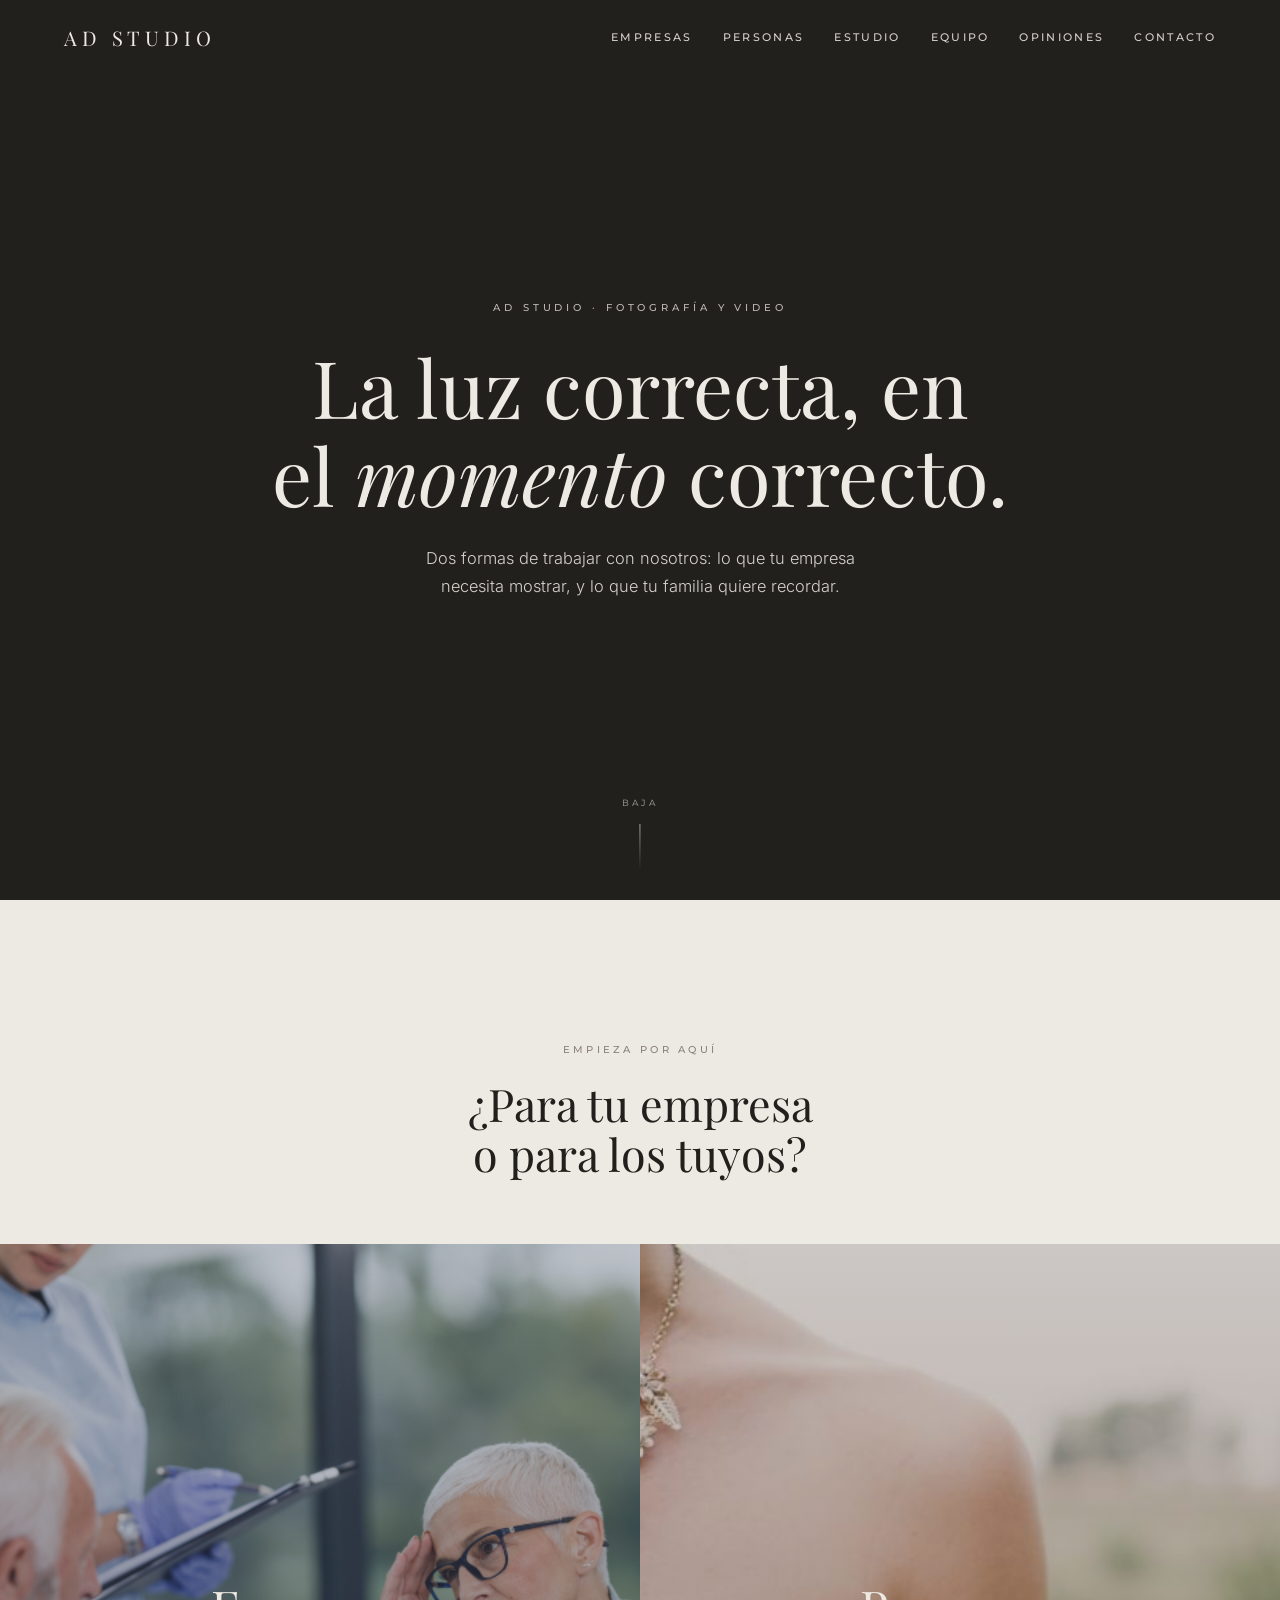
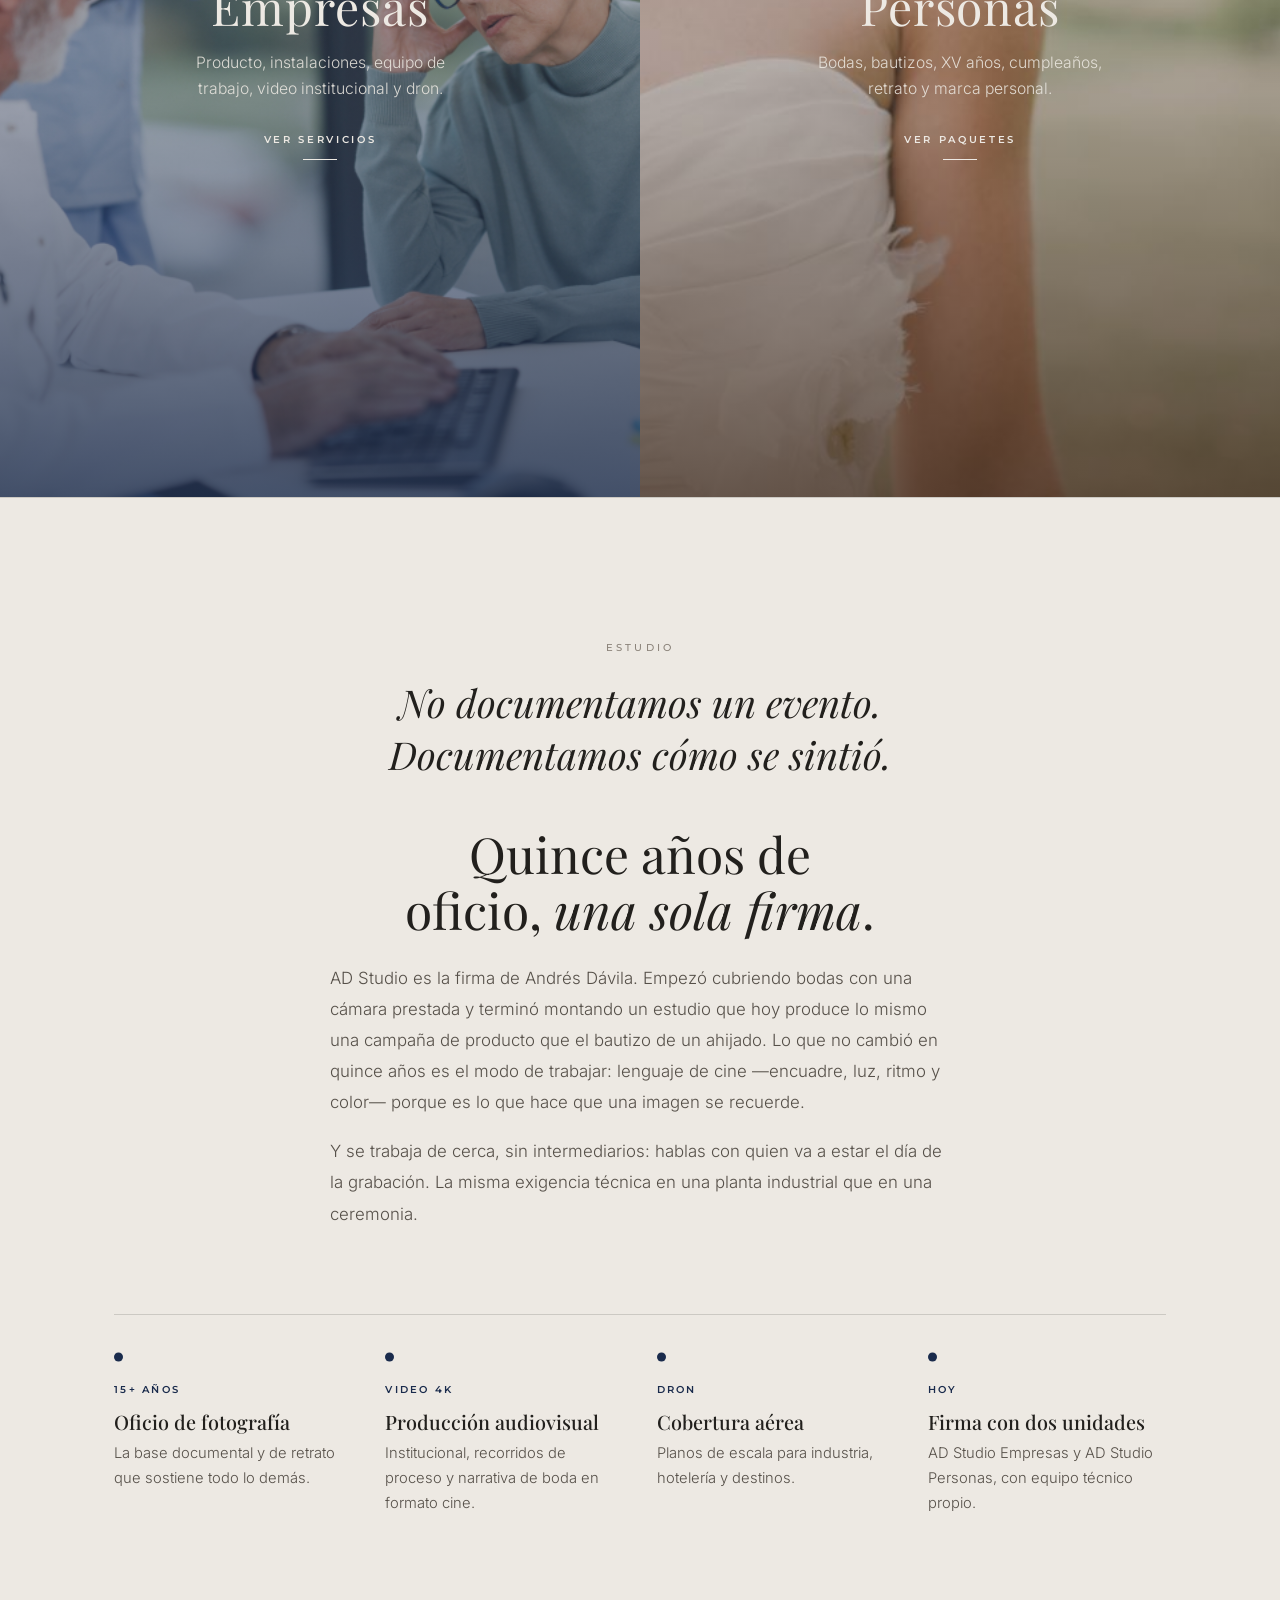
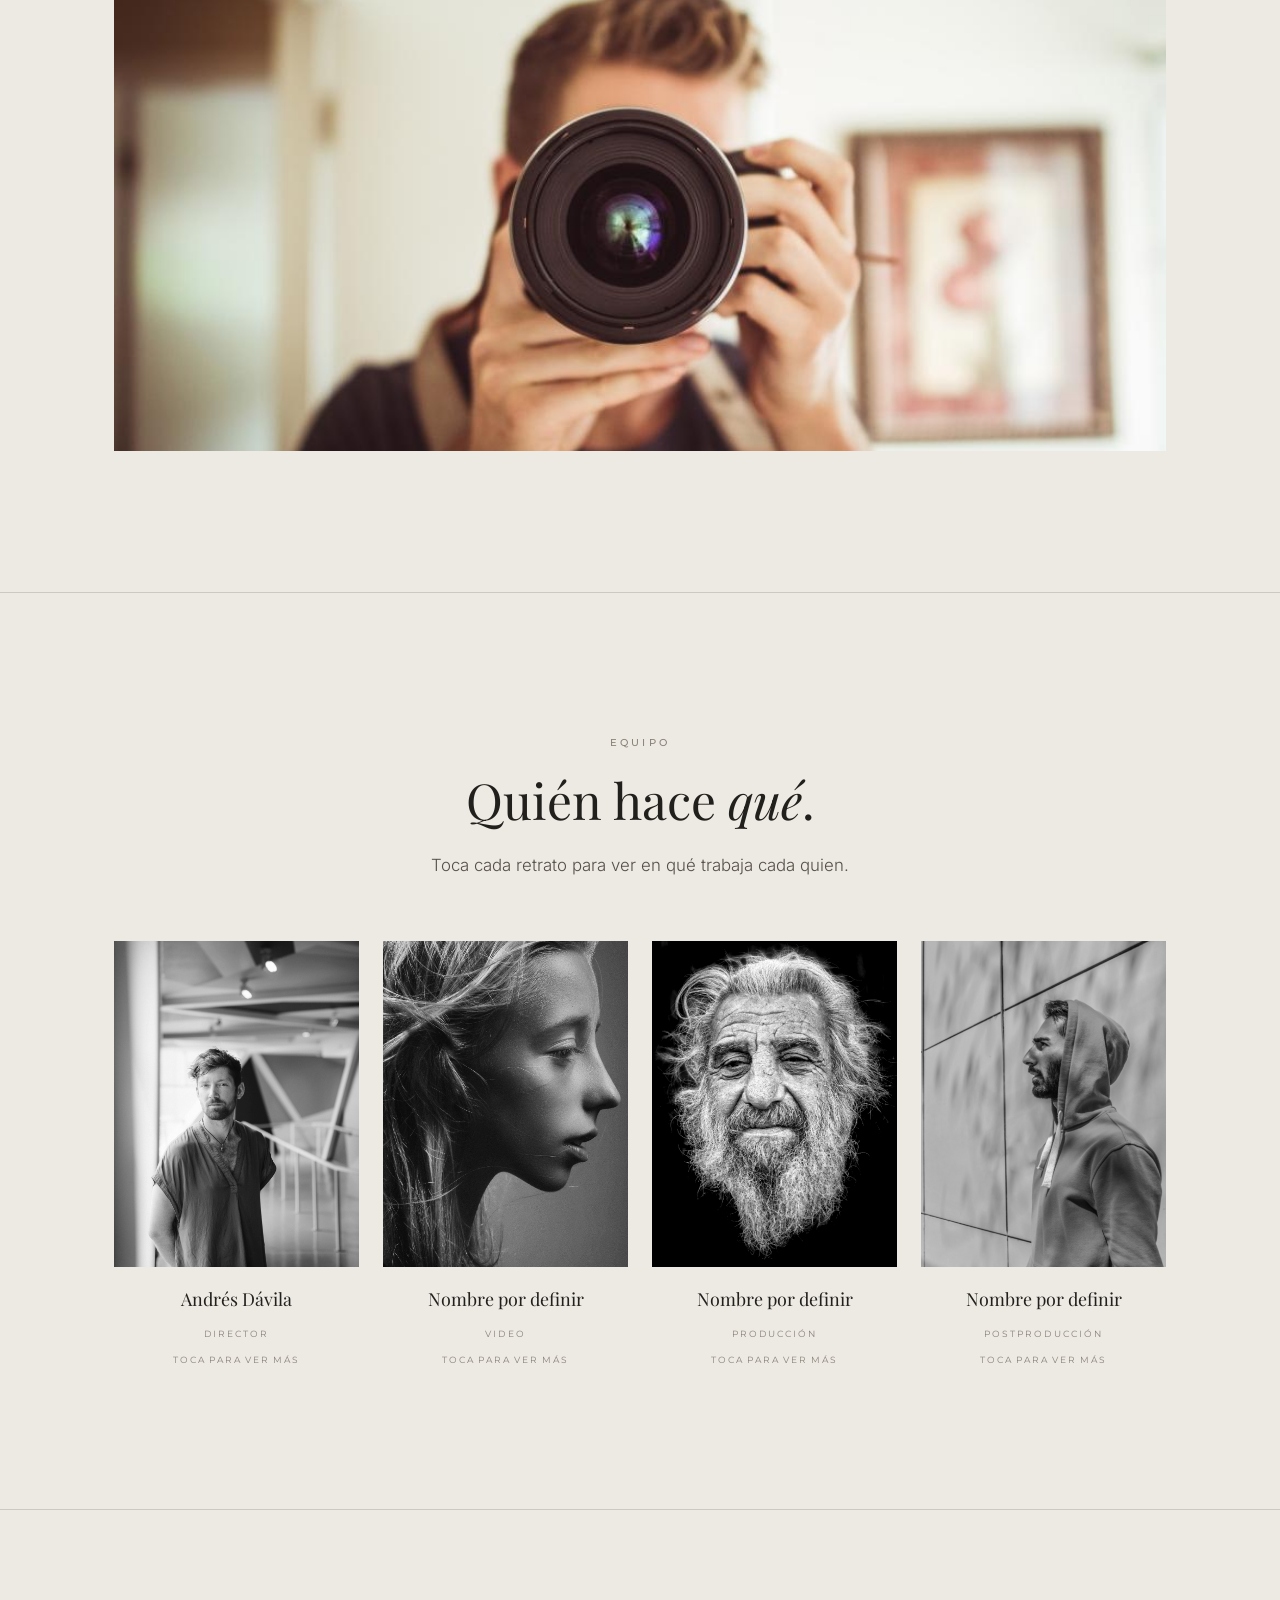
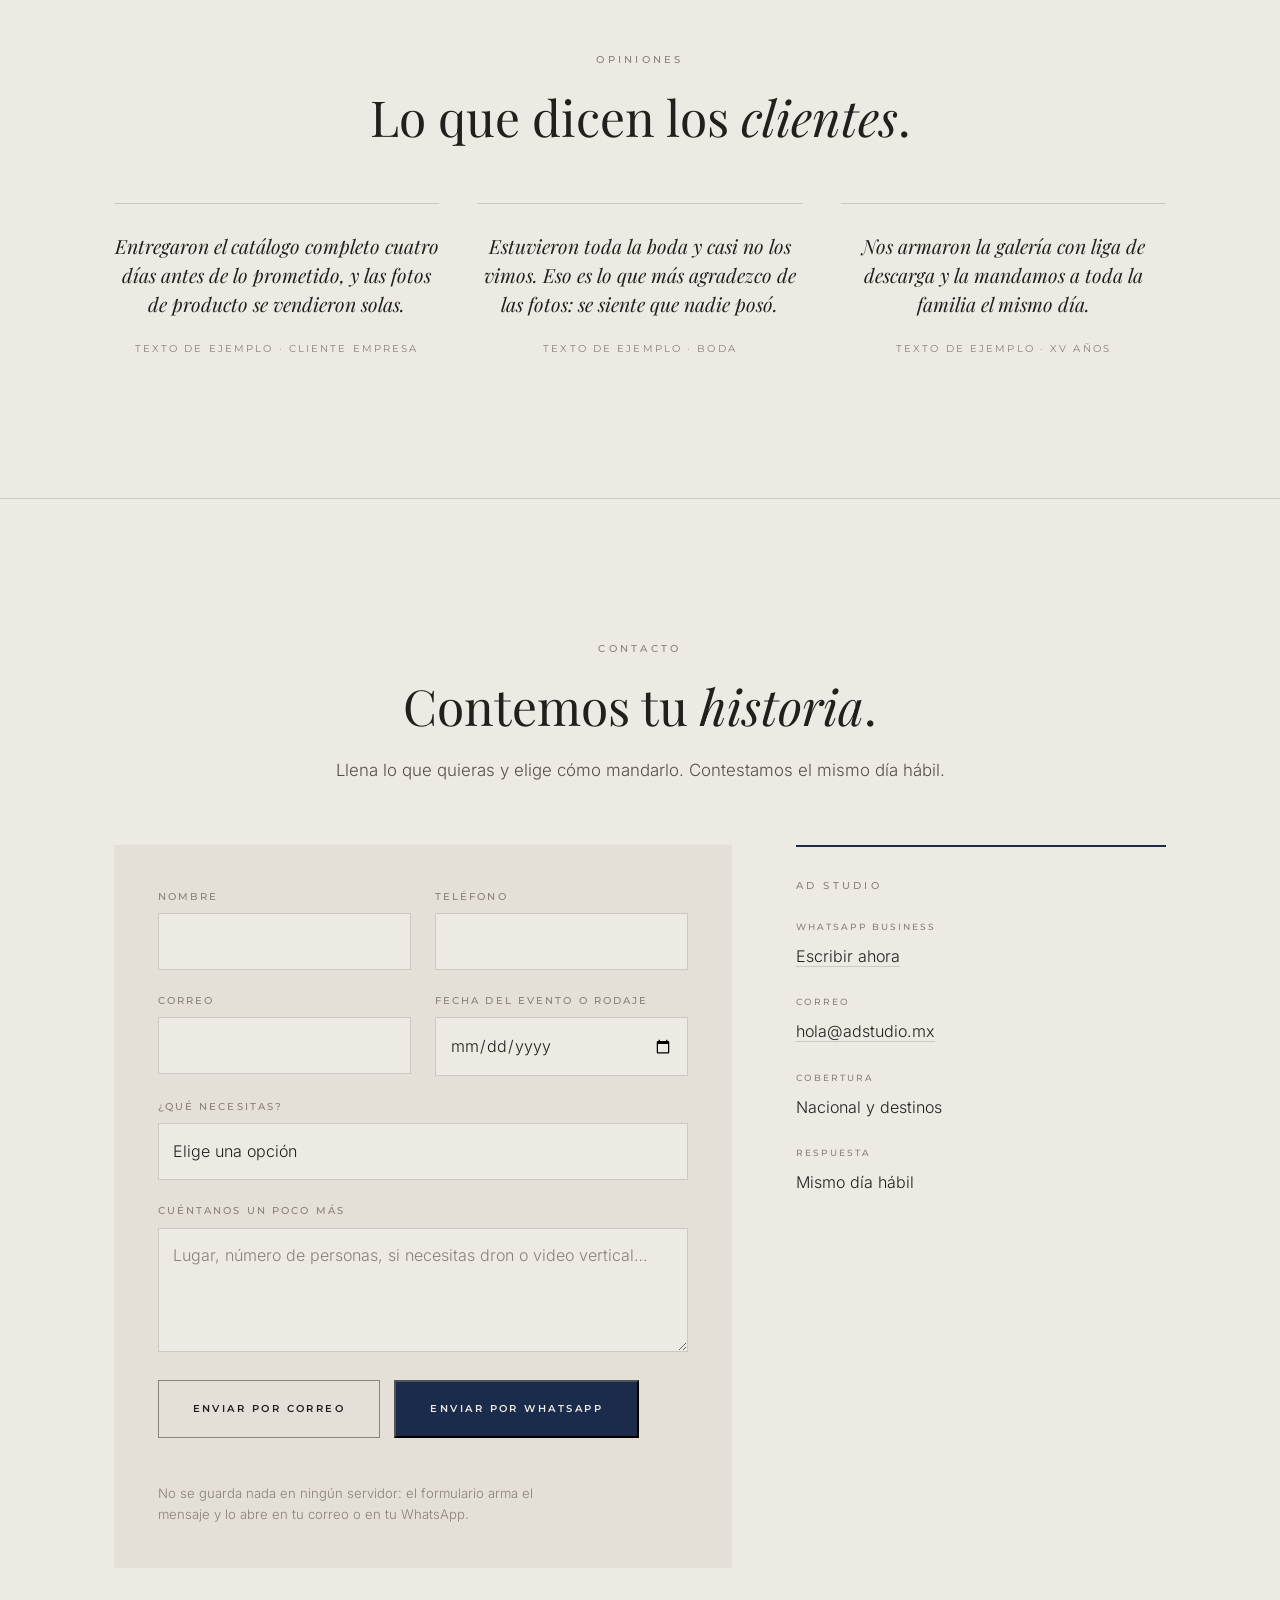
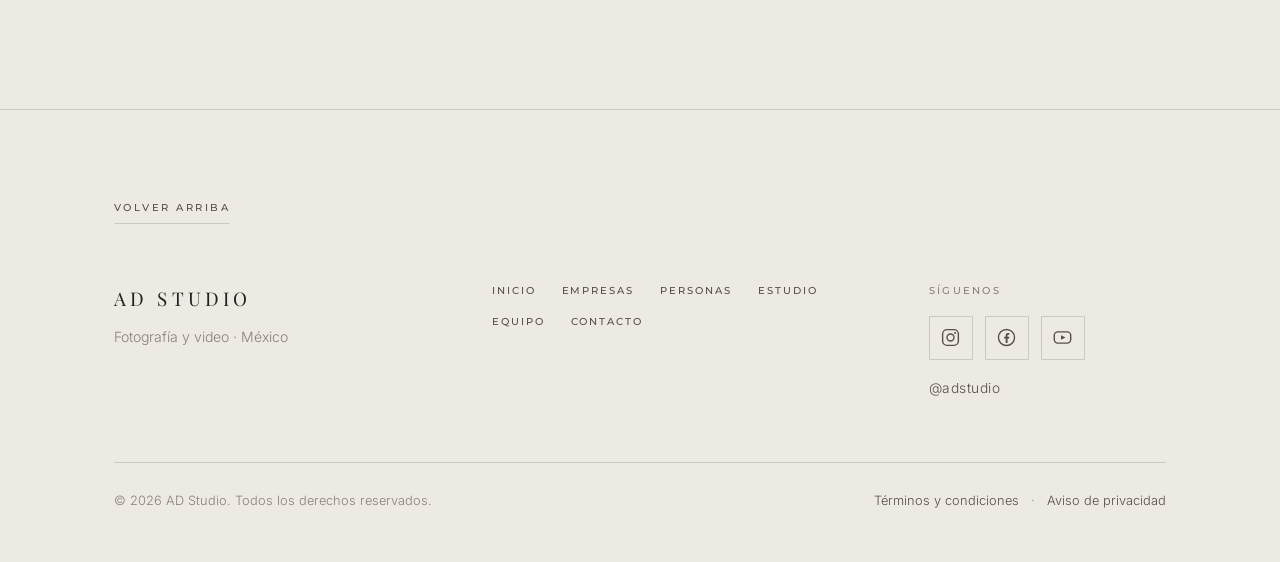
==== index.html @ ada670dd "Propuesta F Galeria: composicion centrada, puertas a sangre" ====
<!DOCTYPE html>
<html lang="es">
<head>
<meta charset="utf-8">
<meta name="viewport" content="width=device-width, initial-scale=1">
<title>AD Studio — Fotografía y video</title>
<meta name="description" content="AD Studio. Fotografía y video para empresas y para personas.">
<meta name="robots" content="noindex, nofollow, noarchive, nosnippet, noimageindex, notranslate">
<meta name="googlebot" content="noindex, nofollow">
<meta name="bingbot" content="noindex, nofollow">
<meta name="robots" content="noai, noimageai">
<meta name="referrer" content="no-referrer">
<meta http-equiv="Content-Security-Policy" content="default-src 'none'; img-src 'self' data:; media-src 'self'; style-src 'self'; script-src 'self'; font-src 'self'; form-action 'none'; base-uri 'none'; object-src 'none'">
<link rel="stylesheet" href="estilo.css">
</head>
<body>

<header class="bar">
  <div class="bar__in">
    <a class="sign" href="index.html">AD Studio</a>
    <button class="burger" type="button" aria-label="Menú" aria-expanded="false">
      <span></span><span></span><span></span>
    </button>
    <nav class="nav">
      <a href="empresas.html">Empresas</a>
      <a href="personas.html">Personas</a>
      <a href="#estudio">Estudio</a>
      <a href="#equipo">Equipo</a>
      <a href="#opiniones">Opiniones</a>
      <a href="#contacto">Contacto</a>
    </nav>
  </div>
</header>

<main>

  <!-- ============================================================
       HERO
       Hoy: tres fotogramas encadenados que imitan el movimiento.
       Cuando llegue el video de Andrés (MP4 H.264, 1920x1080,
       10-20 s, sin sonido), se borra el div .cineloop completo y
       se descomenta el <video>. La CSP ya autoriza media-src 'self'.
       ============================================================ -->
  <section class="hero">
    <div class="hero__media">
      <div class="cineloop" aria-hidden="true">
        <img src="img/hero-inicio.jpg" alt="">
        <img src="img/boda-fineart.jpg" alt="">
        <img src="img/instalaciones.jpg" alt="">
      </div>
      <!--
      <video autoplay muted loop playsinline preload="metadata" poster="img/hero-inicio.jpg">
        <source src="video/hero.mp4" type="video/mp4">
      </video>
      -->
    </div>
    <div class="hero__in">
      <span class="tag">AD Studio · Fotografía y video</span>
      <h1>La luz correcta, en el <em>momento</em> correcto.</h1>
      <p class="hero__sub">Dos formas de trabajar con nosotros: lo que tu empresa necesita mostrar, y lo que tu familia quiere recordar.</p>
    </div>
    <span class="scroll">Baja</span>
  </section>

  <!-- ============ DOS RECUADROS: cada uno abre su propia página ============ -->
  <section class="doors">
    <div class="wrap">
      <span class="tag">Empieza por aquí</span>
      <h2 class="doors__title">¿Para tu empresa o para los tuyos?</h2>
      <div class="doors__grid">

        <a class="door door--e" href="empresas.html">
          <img src="img/empresas-hero.jpg" alt="Sesión corporativa en instalaciones">
          <span class="door__in">
            <h3>Empresas</h3>
            <p>Producto, instalaciones, equipo de trabajo, video institucional y dron.</p>
            <span class="go">Ver servicios</span>
          </span>
        </a>

        <a class="door door--p" href="personas.html">
          <img src="img/personas-hero.jpg" alt="Sesión familiar en exteriores">
          <span class="door__in">
            <h3>Personas</h3>
            <p>Bodas, bautizos, XV años, cumpleaños, retrato y marca personal.</p>
            <span class="go">Ver paquetes</span>
          </span>
        </a>

      </div>
    </div>
  </section>

  <!-- ============ ESTUDIO: la experiencia de Andrés ============ -->
  <section class="block block--rule" id="estudio">
    <div class="wrap">
      <span class="tag">Estudio</span>

      <div class="split">
        <p class="quote">No documentamos un evento. Documentamos cómo se sintió.</p>
        <div>
          <h2>Quince años de oficio, <em>una sola firma</em>.</h2>
          <p class="lead mt26">AD Studio es la firma de Andrés Dávila. Empezó cubriendo bodas con una cámara prestada y terminó montando un estudio que hoy produce lo mismo una campaña de producto que el bautizo de un ahijado. Lo que no cambió en quince años es el modo de trabajar: lenguaje de cine —encuadre, luz, ritmo y color— porque es lo que hace que una imagen se recuerde.</p>
          <p class="lead mt18">Y se trabaja de cerca, sin intermediarios: hablas con quien va a estar el día de la grabación. La misma exigencia técnica en una planta industrial que en una ceremonia.</p>
        </div>
      </div>

      <dl class="path">
        <div>
          <dt>15+ años</dt>
          <dd><h3>Oficio de fotografía</h3><p>La base documental y de retrato que sostiene todo lo demás.</p></dd>
        </div>
        <div>
          <dt>Video 4K</dt>
          <dd><h3>Producción audiovisual</h3><p>Institucional, recorridos de proceso y narrativa de boda en formato cine.</p></dd>
        </div>
        <div>
          <dt>Dron</dt>
          <dd><h3>Cobertura aérea</h3><p>Planos de escala para industria, hotelería y destinos.</p></dd>
        </div>
        <div>
          <dt>Hoy</dt>
          <dd><h3>Firma con dos unidades</h3><p>AD Studio Empresas y AD Studio Personas, con equipo técnico propio.</p></dd>
        </div>
      </dl>

      <figure class="banner"><img src="img/estudio.jpg" alt="El estudio de AD Studio"></figure>
    </div>
  </section>

  <!-- ============ EQUIPO: tarjetas que voltean ============ -->
  <section class="block block--rule" id="equipo">
    <div class="wrap">
      <span class="tag">Equipo</span>
      <h2>Quién hace <em>qué</em>.</h2>
      <p class="lead mt22">Toca cada retrato para ver en qué trabaja cada quien.</p>

      <div class="crew">

        <button class="flip" type="button" aria-pressed="false">
          <span class="flip__in">
            <span class="flip__face"><img src="img/team-1.jpg" alt="Andrés Dávila"></span>
            <span class="flip__face flip__back">
              <span class="role">Dirección y fotografía</span>
              <span class="who">Andrés Dávila</span>
              <span class="bio">Dirige cada proyecto de principio a fin: bodas, retrato editorial y campañas.</span>
            </span>
          </span>
          <span class="flip__name"><b>Andrés Dávila</b><span>Director</span></span>
          <span class="flip__hint">Toca para ver más</span>
        </button>

        <button class="flip" type="button" aria-pressed="false">
          <span class="flip__in">
            <span class="flip__face"><img src="img/team-2.jpg" alt="Integrante del equipo"></span>
            <span class="flip__face flip__back">
              <span class="role">Video y edición</span>
              <span class="who">Nombre por definir</span>
              <span class="bio">Cámara principal en video, montaje y color.</span>
            </span>
          </span>
          <span class="flip__name"><b>Nombre por definir</b><span>Video</span></span>
          <span class="flip__hint">Toca para ver más</span>
        </button>

        <button class="flip" type="button" aria-pressed="false">
          <span class="flip__in">
            <span class="flip__face"><img src="img/team-3.jpg" alt="Integrante del equipo"></span>
            <span class="flip__face flip__back">
              <span class="role">Producción</span>
              <span class="who">Nombre por definir</span>
              <span class="bio">Coordina locaciones, permisos y tiempos. El contacto directo del cliente.</span>
            </span>
          </span>
          <span class="flip__name"><b>Nombre por definir</b><span>Producción</span></span>
          <span class="flip__hint">Toca para ver más</span>
        </button>

        <button class="flip" type="button" aria-pressed="false">
          <span class="flip__in">
            <span class="flip__face"><img src="img/team-4.jpg" alt="Integrante del equipo"></span>
            <span class="flip__face flip__back">
              <span class="role">Post y entrega</span>
              <span class="who">Nombre por definir</span>
              <span class="bio">Revelado, retoque y armado de las galerías de descarga.</span>
            </span>
          </span>
          <span class="flip__name"><b>Nombre por definir</b><span>Postproducción</span></span>
          <span class="flip__hint">Toca para ver más</span>
        </button>

      </div>
    </div>
  </section>

  <!-- ============ OPINIONES ============ -->
  <section class="block block--rule" id="opiniones">
    <div class="wrap">
      <span class="tag">Opiniones</span>
      <h2>Lo que dicen los <em>clientes</em>.</h2>
      <div class="voices">
        <figure class="voice">
          <blockquote>Entregaron el catálogo completo cuatro días antes de lo prometido, y las fotos de producto se vendieron solas.</blockquote>
          <figcaption>Texto de ejemplo · Cliente empresa</figcaption>
        </figure>
        <figure class="voice">
          <blockquote>Estuvieron toda la boda y casi no los vimos. Eso es lo que más agradezco de las fotos: se siente que nadie posó.</blockquote>
          <figcaption>Texto de ejemplo · Boda</figcaption>
        </figure>
        <figure class="voice">
          <blockquote>Nos armaron la galería con liga de descarga y la mandamos a toda la familia el mismo día.</blockquote>
          <figcaption>Texto de ejemplo · XV años</figcaption>
        </figure>
      </div>
    </div>
  </section>

  <!-- ============ CONTACTO: correo y WhatsApp ============ -->
  <section class="block block--rule talk" id="contacto">
    <div class="wrap">
      <span class="tag">Contacto</span>
      <h2>Contemos tu <em>historia</em>.</h2>
      <p class="lead mt22">Llena lo que quieras y elige cómo mandarlo. Contestamos el mismo día hábil.</p>

      <div class="talk__grid">
        <form class="form" data-wa="520000000000" data-mail="hola@adstudio.mx" novalidate>
          <div class="row">
            <p class="f"><label for="nombre">Nombre</label><input id="nombre" name="nombre" type="text" autocomplete="name"></p>
            <p class="f"><label for="telefono">Teléfono</label><input id="telefono" name="telefono" type="tel" inputmode="tel" autocomplete="tel"></p>
          </div>
          <div class="row">
            <p class="f"><label for="email">Correo</label><input id="email" name="email" type="email" autocomplete="email"></p>
            <p class="f"><label for="fecha">Fecha del evento o rodaje</label><input id="fecha" name="fecha" type="date"></p>
          </div>
          <p class="f">
            <label for="tipo">¿Qué necesitas?</label>
            <select id="tipo" name="tipo">
              <option value="">Elige una opción</option>
              <option>Empresas · Producto y catálogo</option>
              <option>Empresas · Instalaciones y equipo</option>
              <option>Empresas · Video institucional y dron</option>
              <option>Personas · Boda</option>
              <option>Personas · XV años</option>
              <option>Personas · Bautizo o primera comunión</option>
              <option>Personas · Cumpleaños</option>
              <option>Personas · Retrato o marca personal</option>
            </select>
          </p>
          <p class="f">
            <label for="mensaje">Cuéntanos un poco más</label>
            <textarea id="mensaje" name="mensaje" placeholder="Lugar, número de personas, si necesitas dron o video vertical…"></textarea>
          </p>

          <div class="send">
            <button class="btn btn--line" type="submit" value="mail">Enviar por correo</button>
            <button class="btn" type="submit" value="wa">Enviar por WhatsApp</button>
          </div>
          <p class="estado" role="status" aria-live="polite"></p>
          <p class="fine">No se guarda nada en ningún servidor: el formulario arma el mensaje y lo abre en tu correo o en tu WhatsApp.</p>
        </form>

        <aside class="card">
          <span class="tag">AD Studio</span>
          <dl>
            <div><dt>WhatsApp Business</dt><dd><a href="https://wa.me/520000000000" target="_blank" rel="noopener">Escribir ahora</a></dd></div>
            <div><dt>Correo</dt><dd><a href="mailto:hola@adstudio.mx">hola@adstudio.mx</a></dd></div>
            <div><dt>Cobertura</dt><dd>Nacional y destinos</dd></div>
            <div><dt>Respuesta</dt><dd>Mismo día hábil</dd></div>
          </dl>
        </aside>
      </div>
    </div>
  </section>

</main>

<footer class="foot">
  <div class="wrap">
    <a class="foot__top" href="#">Volver arriba</a>

    <div class="foot__in">
      <div class="foot__brand">
        <p class="foot__mark">AD Studio</p>
        <p class="foot__tag">Fotografía y video · México</p>
      </div>

      <nav class="foot__nav" aria-label="Pie de página">
        <a href="index.html">Inicio</a>
        <a href="empresas.html">Empresas</a>
        <a href="personas.html">Personas</a>
        <a href="index.html#estudio">Estudio</a>
        <a href="index.html#equipo">Equipo</a>
        <a href="index.html#contacto">Contacto</a>
      </nav>

      <!-- Redes: faltan las cuentas reales de Andrés. Borrar la que no use. -->
      <div class="foot__social">
        <p class="foot__follow">Síguenos</p>
        <ul class="social">
          <li><a href="https://instagram.com/adstudio" target="_blank" rel="noopener" aria-label="Instagram">
            <svg viewBox="0 0 24 24" width="21" height="21" aria-hidden="true" focusable="false">
              <rect x="3" y="3" width="18" height="18" rx="5" fill="none" stroke="currentColor" stroke-width="1.6"/>
              <circle cx="12" cy="12" r="4" fill="none" stroke="currentColor" stroke-width="1.6"/>
              <circle cx="17.2" cy="6.8" r="1.15" fill="currentColor"/>
            </svg></a></li>
          <li><a href="https://facebook.com/adstudio" target="_blank" rel="noopener" aria-label="Facebook">
            <svg viewBox="0 0 24 24" width="21" height="21" aria-hidden="true" focusable="false">
              <circle cx="12" cy="12" r="9.2" fill="none" stroke="currentColor" stroke-width="1.6"/>
              <path d="M13.2 18.4v-5.2h1.75l.32-2.05H13.2V9.85c0-.6.18-1 1.03-1h1.1V7.05c-.19-.03-.84-.09-1.6-.09-1.58 0-2.66.95-2.66 2.7v1.49H9.3v2.05h1.77v5.2z" fill="currentColor"/>
            </svg></a></li>
          <li><a href="https://youtube.com/@adstudio" target="_blank" rel="noopener" aria-label="YouTube">
            <svg viewBox="0 0 24 24" width="21" height="21" aria-hidden="true" focusable="false">
              <rect x="2.6" y="5.6" width="18.8" height="12.8" rx="4" fill="none" stroke="currentColor" stroke-width="1.6"/>
              <path d="M10.3 9.4l5.1 2.6-5.1 2.6z" fill="currentColor"/>
            </svg></a></li>
        </ul>
        <p class="foot__handle">@adstudio</p>
      </div>
    </div>

    <div class="foot__legal">
      <p>© <span class="anio">2026</span> AD Studio. Todos los derechos reservados.</p>
      <p class="foot__legal-links">
        <a href="terminos.html">Términos y condiciones</a>
        <span aria-hidden="true">·</span>
        <a href="privacidad.html">Aviso de privacidad</a>
      </p>
    </div>
  </div>
</footer>

<script src="sitio.js"></script>
</body>
</html>
---- estilo.css ----
/* =========================================================
   AD STUDIO - Propuesta F "Galería"
   Mismo contenido y misma paleta clara que "Luz", otra puesta
   en pagina: composicion centrada de revista, las dos puertas
   a sangre de lado a lado, trayectoria en linea de tiempo.
   Tipografias del brief: Playfair Display + Montserrat + Inter.
   ========================================================= */

@font-face{font-family:'Playfair Display';font-style:normal;font-weight:400;font-display:swap;src:url(fonts/PlayfairDisplay-400-normal.woff2) format('woff2')}
@font-face{font-family:'Playfair Display';font-style:normal;font-weight:500;font-display:swap;src:url(fonts/PlayfairDisplay-500-normal.woff2) format('woff2')}
@font-face{font-family:'Playfair Display';font-style:normal;font-weight:600;font-display:swap;src:url(fonts/PlayfairDisplay-600-normal.woff2) format('woff2')}
@font-face{font-family:'Playfair Display';font-style:italic;font-weight:400;font-display:swap;src:url(fonts/PlayfairDisplay-400-italic.woff2) format('woff2')}
@font-face{font-family:'Montserrat';font-style:normal;font-weight:400;font-display:swap;src:url(fonts/Montserrat-400-normal.woff2) format('woff2')}
@font-face{font-family:'Montserrat';font-style:normal;font-weight:500;font-display:swap;src:url(fonts/Montserrat-500-normal.woff2) format('woff2')}
@font-face{font-family:'Montserrat';font-style:normal;font-weight:600;font-display:swap;src:url(fonts/Montserrat-600-normal.woff2) format('woff2')}
@font-face{font-family:'Inter';font-style:normal;font-weight:300;font-display:swap;src:url(fonts/Inter-300-normal.woff2) format('woff2')}
@font-face{font-family:'Inter';font-style:normal;font-weight:400;font-display:swap;src:url(fonts/Inter-400-normal.woff2) format('woff2')}
@font-face{font-family:'Inter';font-style:normal;font-weight:500;font-display:swap;src:url(fonts/Inter-500-normal.woff2) format('woff2')}

:root{
  /* misma paleta de la propuesta 3 que pidio Andres */
  --bone:#EDE9E3;
  --bone-2:#E4DFD7;
  --bone-3:#D8D2C8;
  --char:#22201D;
  --char-2:#565049;
  --char-3:#8A8279;
  --night:#1A2B4C;
  --steel:#2E5B88;
  --copper:#B07F53;
  --rule:rgba(34,32,29,.16);
  --accent:#1A2B4C;

  --display:"Playfair Display",Georgia,"Times New Roman",serif;
  --text:"Inter",system-ui,-apple-system,"Segoe UI",sans-serif;
  --label:"Montserrat",system-ui,-apple-system,sans-serif;
  --ease:cubic-bezier(.22,.61,.36,1);

  --gut:clamp(22px,5vw,80px);
  --stack:clamp(76px,11vw,160px);
}
[data-zone="empresas"]{--accent:#2E5B88}
[data-zone="personas"]{--accent:#B07F53}

*{box-sizing:border-box}
html{scroll-behavior:smooth;-webkit-text-size-adjust:100%}
body{
  margin:0;background:var(--bone);color:var(--char);
  font-family:var(--text);font-weight:300;font-size:17px;line-height:1.8;
  -webkit-font-smoothing:antialiased;overflow-x:hidden;
}
img{max-width:100%;display:block}
a{color:inherit;text-decoration:none}
p{margin:0}
h1,h2,h3{margin:0;font-family:var(--display);font-weight:400;line-height:1.12;text-wrap:balance}
:focus-visible{outline:2px solid var(--accent);outline-offset:3px}
button,input,select,textarea{font:inherit;color:inherit}
.sr{position:absolute;width:1px;height:1px;overflow:hidden;clip:rect(0 0 0 0);white-space:nowrap}

.wrap{max-width:1180px;margin:0 auto;padding:0 var(--gut)}
.narrow{max-width:64ch}

/* En esta propuesta los encabezados de seccion van centrados:
   es lo que le da el aire de galeria. */
.tag{
  font-family:var(--label);font-size:.64rem;font-weight:500;
  letter-spacing:.32em;text-transform:uppercase;color:var(--char-3);
  display:block;margin-bottom:20px;
}
.lead{font-size:1.05rem;color:var(--char-2);line-height:1.85;max-width:62ch}
.block > .wrap > .tag,
.block > .wrap > h2,
.block > .wrap > .lead,
.doors > .wrap > .tag,
.doors > .wrap > .doors__title{text-align:center;margin-left:auto;margin-right:auto}

/* ---------- barra ---------- */
.bar{position:fixed;top:0;left:0;right:0;z-index:60;transition:background .4s var(--ease),border-color .4s var(--ease);border-bottom:1px solid transparent}
.bar.is-solid{background:rgba(237,233,227,.95);backdrop-filter:blur(10px);border-bottom-color:var(--rule)}
.bar__in{display:flex;align-items:center;justify-content:space-between;gap:20px;min-height:76px;padding:0 var(--gut)}
.sign{font-family:var(--display);font-size:1.26rem;letter-spacing:.24em;text-transform:uppercase;color:#EDE9E3}
.bar.is-solid .sign,.bar.is-plain .sign{color:var(--char)}
.nav{display:flex;align-items:center;gap:30px}
.nav a{
  font-family:var(--label);font-size:.66rem;font-weight:500;letter-spacing:.22em;
  text-transform:uppercase;color:#EDE9E3;opacity:.88;padding:6px 0;
  border-bottom:1px solid transparent;transition:border-color .3s var(--ease),opacity .3s var(--ease);
}
.bar.is-solid .nav a,.bar.is-plain .nav a{color:var(--char-2);opacity:1}
.nav a:hover{border-bottom-color:currentColor}
.nav a[aria-current="page"]{border-bottom-color:var(--accent)}
.burger{display:none;background:none;border:0;width:46px;height:46px;cursor:pointer;align-items:center;justify-content:center;flex-direction:column;gap:5px}
.burger span{display:block;width:21px;height:1.5px;background:#EDE9E3;transition:transform .3s var(--ease),opacity .2s var(--ease)}
.bar.is-solid .burger span,.bar.is-plain .burger span{background:var(--char)}

/* ---------- hero: el video manda, el texto va centrado ---------- */
.hero{position:relative;height:100svh;min-height:560px;overflow:hidden;background:var(--char)}
.hero__media{position:absolute;inset:0}
.hero__media img,.hero__media video{position:absolute;inset:0;width:100%;height:100%;object-fit:cover}
.hero__media::after{content:"";position:absolute;inset:0;background:linear-gradient(180deg,rgba(34,32,29,.46) 0%,rgba(34,32,29,.22) 45%,rgba(34,32,29,.52) 100%)}
.cineloop img{opacity:0;animation:cine 18s infinite var(--ease);transform:scale(1.04)}
.cineloop img:nth-child(1){animation-delay:0s}
.cineloop img:nth-child(2){animation-delay:6s}
.cineloop img:nth-child(3){animation-delay:12s}
@keyframes cine{
  0%{opacity:0;transform:scale(1.02)}
  6%{opacity:1}
  33%{opacity:1;transform:scale(1.11)}
  39%{opacity:0;transform:scale(1.12)}
  100%{opacity:0}
}
.hero__in{
  position:relative;z-index:2;height:100%;display:flex;flex-direction:column;
  align-items:center;justify-content:center;text-align:center;
  padding:0 var(--gut);max-width:1180px;margin:0 auto;color:#EDE9E3;
}
.hero .tag{color:rgba(237,233,227,.76);letter-spacing:.38em;margin-bottom:26px}
.hero h1{font-size:clamp(2.4rem,6.2vw,5rem);font-weight:400;line-height:1.1;max-width:18ch}
.hero h1 em{font-style:italic}
.hero__sub{margin-top:26px;max-width:46ch;color:rgba(237,233,227,.88);font-size:1.02rem;line-height:1.75}
.scroll{
  position:absolute;left:50%;bottom:30px;transform:translateX(-50%);z-index:2;
  font-family:var(--label);font-size:.58rem;letter-spacing:.3em;text-transform:uppercase;
  color:rgba(237,233,227,.66);display:flex;flex-direction:column;align-items:center;gap:12px;
}
.scroll::after{content:"";width:1px;height:46px;background:linear-gradient(rgba(237,233,227,.66),transparent)}

/* ---------- dos puertas a sangre, lado a lado ---------- */
.doors{padding:var(--stack) 0 0}
.doors__title{font-family:var(--display);font-size:clamp(1.8rem,4vw,2.8rem);font-weight:400;max-width:22ch}
.doors__grid{
  display:grid;grid-template-columns:1fr 1fr;gap:0;
  margin-top:clamp(40px,5vw,64px);
  width:100vw;margin-left:calc(50% - 50vw);
}
.door{position:relative;display:block;overflow:hidden;background:var(--bone-3);aspect-ratio:3/4;isolation:isolate}
.door img{position:absolute;inset:0;width:100%;height:100%;object-fit:cover;z-index:-2;transition:transform 1.2s var(--ease)}
.door::after{
  content:"";position:absolute;inset:0;z-index:-1;
  background:linear-gradient(180deg,rgba(34,32,29,.20) 0%,rgba(34,32,29,.34) 55%,rgba(34,32,29,.72) 100%);
  transition:background .5s var(--ease);
}
.door:hover img,.door:focus-visible img{transform:scale(1.05)}
.door--e::after{background:linear-gradient(180deg,rgba(26,43,76,.22) 0%,rgba(26,43,76,.38) 55%,rgba(26,43,76,.78) 100%)}
.door--p::after{background:linear-gradient(180deg,rgba(60,40,26,.22) 0%,rgba(60,40,26,.36) 55%,rgba(60,40,26,.76) 100%)}
.door__in{
  position:relative;height:100%;display:flex;flex-direction:column;
  align-items:center;justify-content:center;text-align:center;
  padding:clamp(24px,4vw,56px);color:#EDE9E3;
}
.door h3{font-size:clamp(1.9rem,3.8vw,3rem);font-weight:400;letter-spacing:.02em}
.door p{margin-top:16px;font-size:.98rem;line-height:1.7;color:rgba(237,233,227,.88);max-width:30ch}
.door .go{
  margin-top:28px;display:inline-flex;flex-direction:column;align-items:center;gap:10px;
  font-family:var(--label);font-size:.64rem;font-weight:600;letter-spacing:.26em;text-transform:uppercase;
}
.door .go::after{content:"";width:34px;height:1px;background:currentColor;transition:width .35s var(--ease)}
.door:hover .go::after,.door:focus-visible .go::after{width:60px}

/* ---------- bloques ---------- */
.block{padding:var(--stack) 0}
.block--rule{border-top:1px solid var(--rule)}
.block h2{font-size:clamp(2rem,4.2vw,3.1rem);font-weight:400}
.block h2 em{font-style:italic}
.duo{display:grid;grid-template-columns:1fr 1fr;gap:clamp(32px,6vw,80px);align-items:center}
.duo figure{margin:0;aspect-ratio:4/5;overflow:hidden;background:var(--bone-3)}
.duo figure img{width:100%;height:100%;object-fit:cover}
.facts{display:flex;flex-wrap:wrap;gap:clamp(26px,5vw,58px);margin-top:40px;padding-top:30px;border-top:1px solid var(--rule)}
.fact b{display:block;font-family:var(--display);font-size:2.4rem;font-weight:400;line-height:1}
.fact span{font-family:var(--label);font-size:.62rem;letter-spacing:.22em;text-transform:uppercase;color:var(--char-3)}

/* ---------- estudio: cita centrada y linea de tiempo ---------- */
.split{display:block;max-width:74ch;margin:0 auto;text-align:center}
.quote{
  font-family:var(--display);font-style:italic;font-weight:400;
  font-size:clamp(1.6rem,3.2vw,2.4rem);line-height:1.34;color:var(--char);
  border:0;padding:0;margin:0 auto clamp(30px,4vw,46px);max-width:24ch;
}
.split h2{margin-bottom:0}
.split .lead{margin-left:auto;margin-right:auto;text-align:left}
.path{
  display:grid;grid-template-columns:repeat(4,1fr);gap:clamp(18px,2.6vw,34px);
  margin:clamp(52px,7vw,84px) 0 0;padding-top:clamp(30px,3.6vw,44px);
  border-top:1px solid var(--rule);position:relative;
}
.path > div{display:flex;flex-direction:column;gap:12px;position:relative;padding-top:22px}
.path > div::before{
  content:"";position:absolute;top:-2px;left:0;width:9px;height:9px;
  background:var(--accent);border-radius:50%;transform:translateY(-50%);
}
.path dt{font-family:var(--label);font-size:.64rem;font-weight:600;letter-spacing:.22em;text-transform:uppercase;color:var(--accent)}
.path dd{margin:0}
.path dd h3{font-size:1.24rem;font-weight:500;margin-bottom:8px}
.path dd p{font-size:.92rem;line-height:1.7;color:var(--char-2)}
.banner{position:relative;margin:clamp(52px,7vw,84px) 0 0;aspect-ratio:21/9;overflow:hidden;background:var(--bone-3)}
.banner img{width:100%;height:100%;object-fit:cover}

/* ---------- equipo ---------- */
.crew{display:grid;grid-template-columns:repeat(4,1fr);gap:clamp(14px,2vw,24px);margin-top:clamp(40px,5vw,60px)}
.flip{perspective:1200px;background:none;border:0;padding:0;cursor:pointer;text-align:center;font:inherit;color:inherit}
.flip__in{display:block;position:relative;aspect-ratio:3/4;transition:transform .7s var(--ease);transform-style:preserve-3d}
.flip[aria-pressed="true"] .flip__in{transform:rotateY(180deg)}
.flip__face{position:absolute;inset:0;backface-visibility:hidden;overflow:hidden;background:var(--bone-3)}
.flip__face img{width:100%;height:100%;object-fit:cover;filter:grayscale(1) contrast(1.04);transition:filter .5s var(--ease)}
.flip:hover .flip__face img{filter:grayscale(.15) contrast(1.02)}
.flip__back{
  transform:rotateY(180deg);background:var(--bone-2);color:var(--char);
  display:flex;flex-direction:column;justify-content:center;gap:12px;padding:clamp(18px,2.2vw,28px);
  text-align:left;border-top:2px solid var(--accent);
}
.flip__back .who{font-family:var(--display);font-size:1.42rem;font-weight:400;line-height:1.14}
.flip__back .role{font-family:var(--label);font-size:.58rem;letter-spacing:.22em;text-transform:uppercase;color:var(--char-3)}
.flip__back .bio{font-size:.88rem;line-height:1.6;color:var(--char-2)}
.flip__name{display:block;margin-top:16px}
.flip__name b{display:block;font-family:var(--display);font-size:1.12rem;font-weight:400}
.flip__name span{font-family:var(--label);font-size:.58rem;letter-spacing:.22em;text-transform:uppercase;color:var(--char-3)}
.flip__hint{font-family:var(--label);font-size:.56rem;letter-spacing:.2em;text-transform:uppercase;color:var(--char-3);margin-top:6px;display:block}

/* ---------- opiniones ---------- */
.voices{display:grid;grid-template-columns:repeat(3,1fr);gap:clamp(22px,3vw,46px);margin-top:clamp(40px,5vw,58px)}
.voice{border-top:1px solid var(--rule);padding-top:28px;margin:0;text-align:center}
.voice blockquote{margin:0;font-family:var(--display);font-size:1.22rem;font-weight:400;font-style:italic;line-height:1.5;color:var(--char)}
.voice figcaption{margin-top:20px;font-family:var(--label);font-size:.6rem;letter-spacing:.22em;text-transform:uppercase;color:var(--char-3)}

/* ---------- galerias ---------- */
.shots{display:grid;grid-template-columns:repeat(4,1fr);gap:clamp(8px,1.2vw,14px);margin-top:clamp(36px,4.4vw,52px)}
.shot{position:relative;margin:0;aspect-ratio:3/4;overflow:hidden;background:var(--bone-3)}
.shot img{width:100%;height:100%;object-fit:cover;transition:transform .9s var(--ease)}
.shot:hover img{transform:scale(1.08)}
.more{display:none}

/* ---------- paquetes ---------- */
.packs{margin-top:clamp(36px,4.4vw,52px);border-top:1px solid var(--rule);max-width:900px;margin-left:auto;margin-right:auto}
.pack{border-bottom:1px solid var(--rule)}
.pack summary{list-style:none;cursor:pointer;padding:28px 0;display:flex;align-items:baseline;justify-content:space-between;gap:20px}
.pack summary::-webkit-details-marker{display:none}
.pack summary h3{font-size:clamp(1.3rem,2.3vw,1.8rem);font-weight:400}
.pack[open] summary h3{color:var(--accent)}
.pack .from{font-family:var(--label);font-size:.64rem;letter-spacing:.2em;text-transform:uppercase;color:var(--char-3);white-space:nowrap}
.pack__body{padding-bottom:32px;display:grid;grid-template-columns:1fr 1fr;gap:clamp(22px,4vw,56px)}
.pack__body ul{margin:0;padding-left:1.1em;color:var(--char-2);font-size:.95rem;line-height:1.9}

/* ---------- contacto ---------- */
.talk__grid{display:grid;grid-template-columns:minmax(0,1.5fr) minmax(0,.9fr);gap:clamp(30px,5vw,64px);margin-top:clamp(40px,5vw,58px);align-items:start;text-align:left}
.form{background:var(--bone-2);padding:clamp(24px,3.4vw,44px)}
.form .row{display:grid;grid-template-columns:1fr 1fr;gap:clamp(14px,2vw,24px)}
.f{margin:0 0 clamp(16px,2vw,22px);display:flex;flex-direction:column;gap:8px}
.f label{font-family:var(--label);font-size:.6rem;font-weight:500;letter-spacing:.22em;text-transform:uppercase;color:var(--char-3)}
.f input,.f select,.f textarea{
  background:var(--bone);border:1px solid var(--rule);
  padding:13px 14px;min-height:48px;font-size:1rem;font-weight:300;width:100%;border-radius:0;
  transition:border-color .3s var(--ease);
}
.f select{appearance:none;cursor:pointer}
.f input:focus,.f select:focus,.f textarea:focus{outline:none;border-color:var(--accent)}
.f textarea{min-height:124px;resize:vertical;line-height:1.7}
.f input::placeholder,.f textarea::placeholder{color:var(--char-3)}

.btn{
  display:inline-flex;align-items:center;gap:12px;margin-top:34px;
  font-family:var(--label);font-size:.64rem;font-weight:600;letter-spacing:.24em;text-transform:uppercase;
  background:var(--accent);color:#EDE9E3;padding:18px 34px;min-height:52px;
  transition:filter .25s var(--ease),transform .25s var(--ease);
}
.btn:hover{filter:brightness(1.22);transform:translateY(-1px)}
.btn--line{background:transparent;color:var(--char);border:1px solid var(--char-3)}
.btn--line:hover{filter:none;background:var(--bone);border-color:var(--char)}
.send{display:flex;flex-wrap:wrap;gap:14px;margin-top:clamp(18px,2.4vw,28px)}
.send .btn{margin-top:0}
.estado{margin-top:16px;font-size:.88rem;color:var(--accent);min-height:1.2em}
.fine{margin-top:12px;font-size:.82rem;line-height:1.6;color:var(--char-3);max-width:52ch}
.fine a{border-bottom:1px solid var(--rule)}

.card{background:transparent;padding:0;border-top:2px solid var(--accent);padding-top:clamp(22px,2.6vw,30px)}
.card .tag{margin-bottom:24px}
.card dl{margin:0;display:flex;flex-direction:column;gap:24px}
.card dt{font-family:var(--label);font-size:.58rem;font-weight:500;letter-spacing:.22em;text-transform:uppercase;color:var(--char-3)}
.card dd{margin:6px 0 0;font-size:1rem;color:var(--char)}
.card dd a{border-bottom:1px solid var(--rule);transition:border-color .3s var(--ease)}
.card dd a:hover{border-bottom-color:var(--accent)}

.cta{background:var(--bone-2);color:var(--char);border-top:2px solid var(--accent);padding:var(--stack) 0;text-align:center}
.cta .tag{color:var(--char-3)}
.cta h2{font-size:clamp(2rem,4.4vw,3.2rem);font-weight:400;max-width:18ch;margin:0 auto}
.cta p{margin:20px auto 0;color:var(--char-2);max-width:48ch}
.cta .send{margin-top:34px;justify-content:center}
.cta .fine{margin-left:auto;margin-right:auto}

/* ---------- pie ---------- */
.foot{padding:60px 0 50px;border-top:1px solid var(--rule);font-size:.86rem;color:var(--char-3)}
.foot__in{display:flex;flex-wrap:wrap;gap:20px 46px;justify-content:space-between;align-items:flex-start}
.foot a{color:var(--char-2)}
.foot a:hover{color:var(--char)}
.foot nav{display:flex;flex-wrap:wrap;gap:8px 26px;font-family:var(--label);font-size:.62rem;letter-spacing:.2em;text-transform:uppercase}
.foot__mark{font-family:var(--display);font-size:1.18rem;letter-spacing:.22em;text-transform:uppercase;color:var(--char)}
.foot__in p + p{margin-top:10px}

/* ---------- paginas internas ---------- */
.phero{position:relative;height:min(72svh,620px);min-height:420px;overflow:hidden;background:var(--char)}
.phero img{position:absolute;inset:0;width:100%;height:100%;object-fit:cover}
.phero::after{content:"";position:absolute;inset:0;background:linear-gradient(180deg,rgba(34,32,29,.44),rgba(34,32,29,.64))}
.phero__in{position:relative;z-index:2;height:100%;display:flex;flex-direction:column;align-items:center;justify-content:center;text-align:center;padding:0 var(--gut);max-width:1180px;margin:0 auto;color:#EDE9E3}
.phero h1{font-size:clamp(2.2rem,5.6vw,4.2rem);font-weight:400;max-width:16ch}
.phero .tag{color:rgba(237,233,227,.76)}
.phero p{margin-top:20px;max-width:46ch;color:rgba(237,233,227,.88)}

.svcs{display:grid;grid-template-columns:repeat(3,1fr);gap:clamp(24px,3.4vw,48px);margin-top:clamp(40px,5vw,56px)}
.svc{border-top:1px solid var(--rule);padding-top:26px;text-align:center}
.svc h3{font-size:1.38rem;font-weight:500;margin-bottom:12px}
.svc p{font-size:.93rem;color:var(--char-2);line-height:1.75}

.note{margin:clamp(36px,4.4vw,52px) auto 0;background:var(--bone-2);padding:clamp(24px,3.4vw,40px);border-top:2px solid var(--accent);max-width:900px}
.note h3{font-size:1.34rem;font-weight:500;margin-bottom:12px}
.note p{color:var(--char-2);font-size:.95rem}

/* ---------- legal ---------- */
.legal{padding:140px 0 calc(var(--stack) * .8)}
.legal h1{font-size:clamp(2rem,4.2vw,2.9rem);font-weight:400;margin-bottom:10px}
.legal h2{font-size:1.36rem;font-weight:500;margin:48px 0 14px}
.legal p,.legal li{color:var(--char-2);font-size:.97rem;line-height:1.85}
.legal ul{padding-left:1.1em;margin:12px 0}
.legal .updated{font-family:var(--label);font-size:.62rem;letter-spacing:.2em;text-transform:uppercase;color:var(--char-3)}

/* ---------- utilidades (la CSP bloquea los estilos en linea) ---------- */
.mt14{margin-top:14px}
.mt18{margin-top:18px}
.mt20{margin-top:20px}
.mt22{margin-top:22px}
.mt26{margin-top:26px}
.mt40{margin-top:40px}

/* =========================================================
   MOVIL - menos informacion al scrollear
   ========================================================= */
@media (max-width:1000px){
  .crew{grid-template-columns:repeat(2,1fr)}
  .voices{grid-template-columns:1fr;gap:32px}
  .svcs{grid-template-columns:1fr;gap:30px}
  .shots{grid-template-columns:repeat(2,1fr)}
  .pack__body{grid-template-columns:1fr}
  .path{grid-template-columns:1fr 1fr;gap:26px 30px}
  .talk__grid{grid-template-columns:1fr;gap:34px}
  .flip__back{padding:14px;gap:8px;justify-content:flex-start}
  .flip__back .role{font-size:.54rem;letter-spacing:.16em}
  .flip__back .who{font-size:1.1rem}
  .flip__back .bio{font-size:.78rem;line-height:1.5}
}
@media (max-width:820px){
  body{font-size:16px}
  :root{--stack:clamp(56px,13vw,88px)}
  .nav{
    position:fixed;inset:76px 0 auto;flex-direction:column;align-items:flex-start;gap:0;
    background:var(--bone);border-bottom:1px solid var(--rule);padding:8px var(--gut) 24px;
    transform:translateY(-130%);transition:transform .42s var(--ease);
  }
  .nav.is-open{transform:translateY(0)}
  .nav a{color:var(--char);opacity:1;width:100%;padding:16px 0;border-bottom:1px solid var(--rule);font-size:.74rem}
  .nav a:last-child{border-bottom:0}
  .burger{display:flex}
  .bar.is-open{background:var(--bone)}
  .bar.is-open .sign{color:var(--char)}
  .bar.is-open .burger span{background:var(--char)}
  .bar.is-open .burger span:nth-child(1){transform:translateY(6.5px) rotate(45deg)}
  .bar.is-open .burger span:nth-child(2){opacity:0}
  .bar.is-open .burger span:nth-child(3){transform:translateY(-6.5px) rotate(-45deg)}

  .hero{height:84svh;min-height:470px}
  .hero__sub{display:none}
  .scroll{display:none}
  .doors__grid{grid-template-columns:1fr}
  .door{aspect-ratio:4/3}
  .door p{display:none}
  .duo{grid-template-columns:1fr;gap:28px}
  .duo figure{aspect-ratio:3/2}
  .banner{aspect-ratio:3/2}
  .path{grid-template-columns:1fr;gap:24px}
  .facts{gap:24px 34px}
  .fact b{font-size:2rem}
  .crew{gap:12px}
  .shot:nth-child(n+5){display:none}
  .shots.is-all .shot{display:block}
  .more{
    display:inline-flex;align-items:center;gap:10px;margin-top:22px;background:none;border:1px solid var(--rule);
    font-family:var(--label);font-size:.62rem;font-weight:500;letter-spacing:.22em;text-transform:uppercase;
    padding:14px 24px;min-height:46px;cursor:pointer;color:var(--char-2);
  }
  .form .row{grid-template-columns:1fr;gap:0}
  .send{flex-direction:column;align-items:stretch}
  .send .btn{justify-content:center}
  .phero{height:64svh;min-height:380px}
  .phero p{display:none}
  .foot__in{flex-direction:column;gap:22px}
}
@media (max-height:760px){ .scroll{display:none} }
@media (prefers-reduced-motion:reduce){
  html{scroll-behavior:auto}
  *,*::before,*::after{animation-duration:.001ms!important;animation-iteration-count:1!important;transition-duration:.001ms!important}
  .cineloop img:nth-child(1){opacity:1}
}

/* =========================================================
   PIE DE PAGINA COMPLETO
   Menu, redes sociales y linea de derechos reservados.
   ========================================================= */
.foot{padding:clamp(56px,7vw,84px) 0 46px;border-top:1px solid var(--rule)}
.foot__top{
  display:inline-block;font-family:var(--label);font-size:.6rem;font-weight:500;
  letter-spacing:.26em;text-transform:uppercase;padding-bottom:7px;
  border-bottom:1px solid var(--rule);margin-bottom:clamp(38px,5vw,58px);
  transition:border-color .3s var(--ease);
}
.foot__top:hover{border-bottom-color:var(--accent)}
.foot__in{
  display:grid;grid-template-columns:minmax(0,1.1fr) minmax(0,1.3fr) minmax(0,.8fr);
  gap:clamp(30px,4vw,56px);align-items:start;
}
.foot__tag{margin-top:12px;font-size:.88rem;line-height:1.6}
.foot__nav{display:flex;flex-wrap:wrap;gap:12px 30px;font-family:var(--label);font-size:.63rem;font-weight:500;letter-spacing:.2em;text-transform:uppercase}
.foot__nav a{padding-bottom:4px;border-bottom:1px solid transparent;transition:border-color .3s var(--ease)}
.foot__nav a:hover{border-bottom-color:currentColor}
.foot__follow{font-family:var(--label);font-size:.6rem;font-weight:500;letter-spacing:.24em;text-transform:uppercase;margin-bottom:16px}
.social{list-style:none;margin:0;padding:0;display:flex;gap:12px}
.social a{
  display:inline-flex;align-items:center;justify-content:center;width:44px;height:44px;
  border:1px solid var(--rule);transition:border-color .3s var(--ease),color .3s var(--ease);
}
.social svg{display:block}
.foot__handle{margin-top:16px;font-size:.86rem;letter-spacing:.04em}
.foot__legal{
  margin-top:clamp(40px,5vw,62px);padding-top:26px;border-top:1px solid var(--rule);
  display:flex;flex-wrap:wrap;gap:10px 32px;justify-content:space-between;align-items:baseline;
  font-size:.8rem;
}
.foot__legal-links{display:flex;flex-wrap:wrap;gap:8px 12px}
.foot__legal-links a{padding-bottom:3px;border-bottom:1px solid transparent;transition:border-color .3s var(--ease)}
.foot__legal-links a:hover{border-bottom-color:currentColor}

@media (max-width:900px){
  .foot__in{grid-template-columns:1fr;gap:34px}
  .foot__legal{flex-direction:column;gap:12px}
}

.foot{color:var(--char-3)}
.foot a{color:var(--char-2)}
.foot a:hover{color:var(--char)}
.social a{color:var(--char-2)}
.social a:hover{border-color:var(--accent);color:var(--accent)}
.foot__handle{color:var(--char-2)}
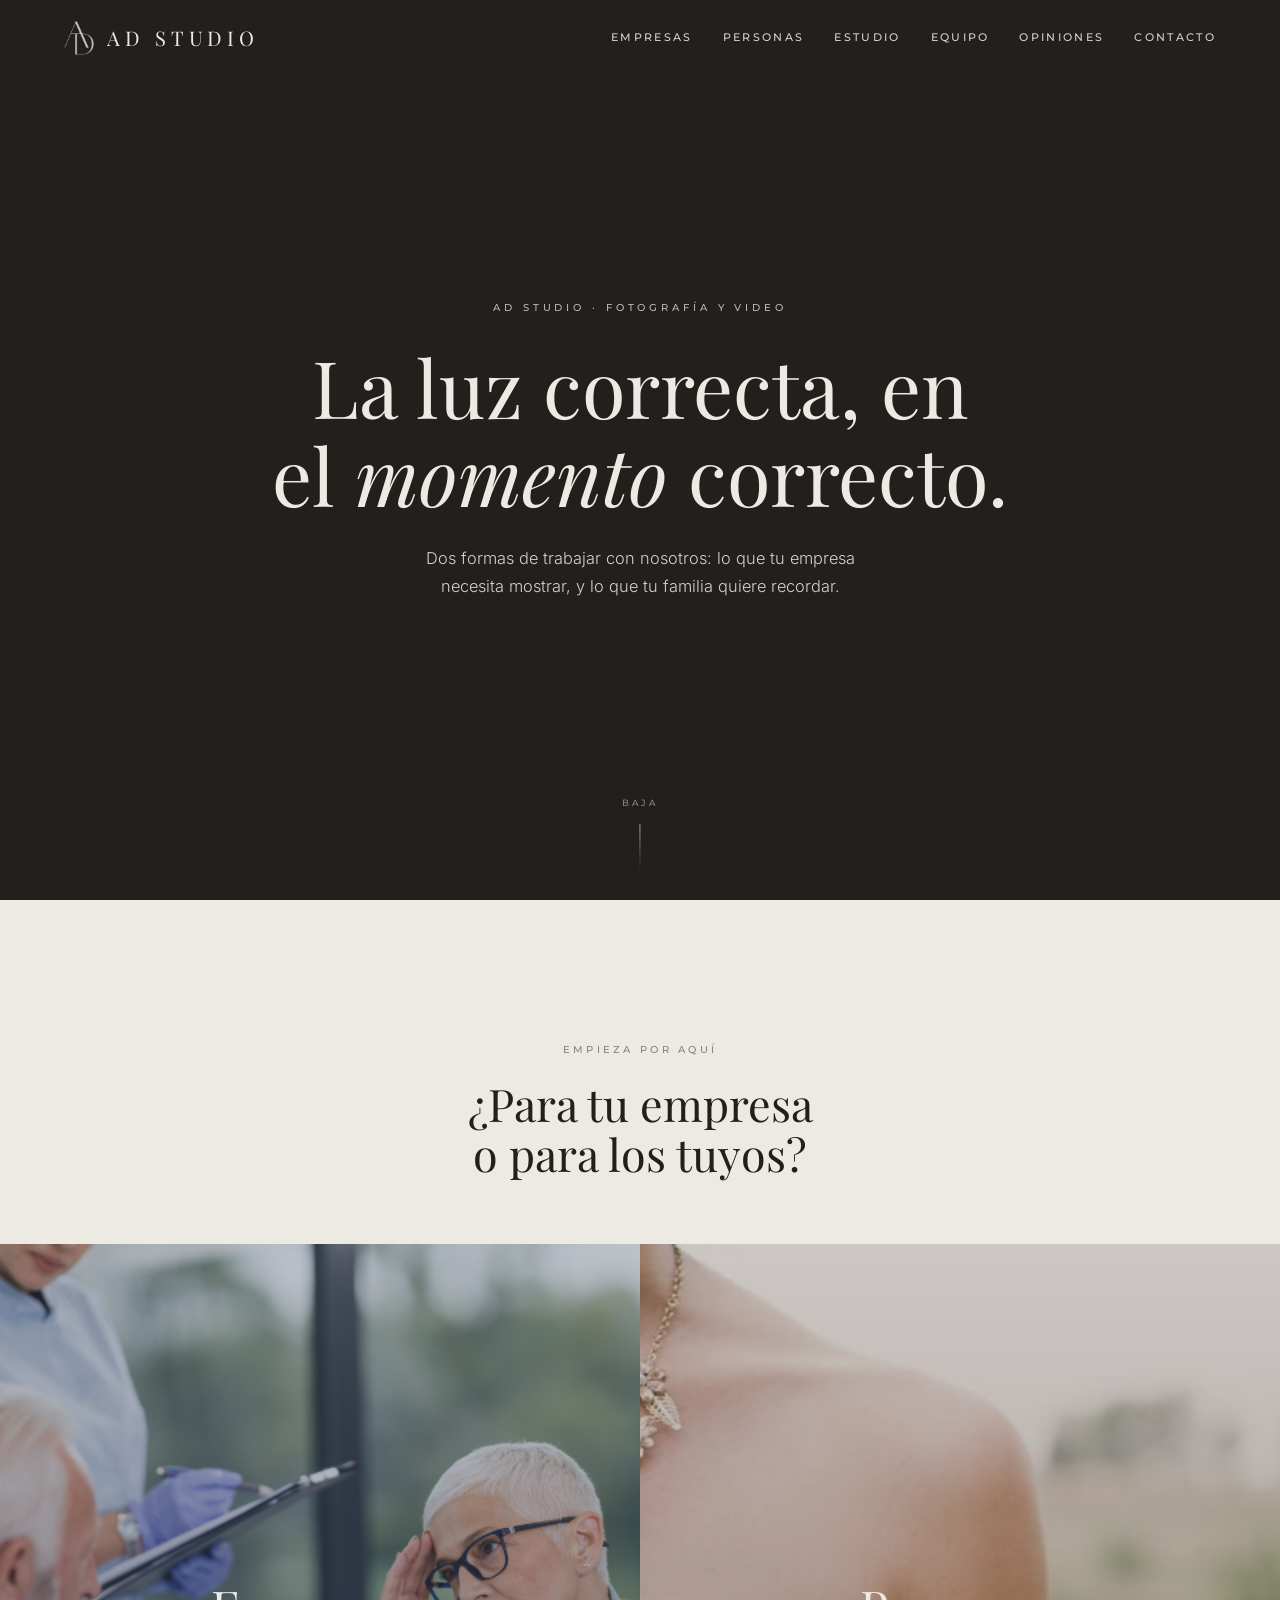
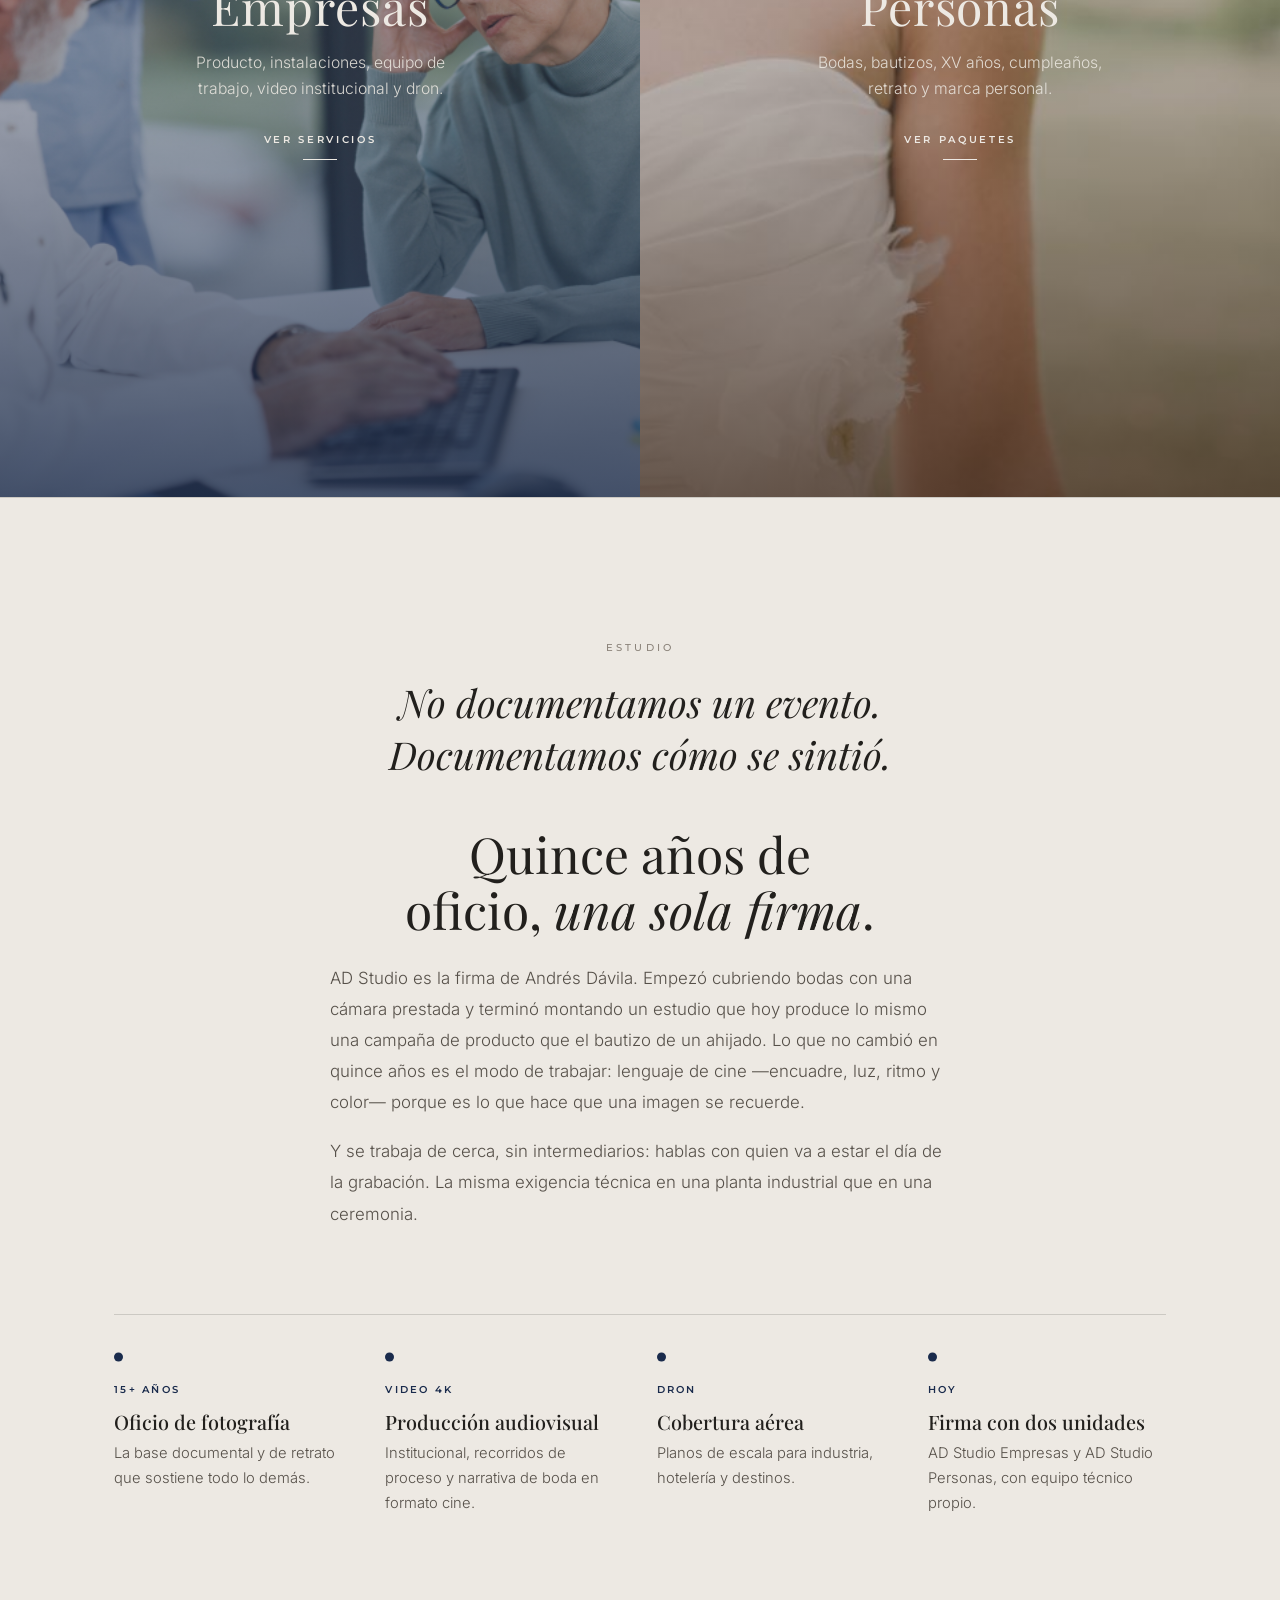
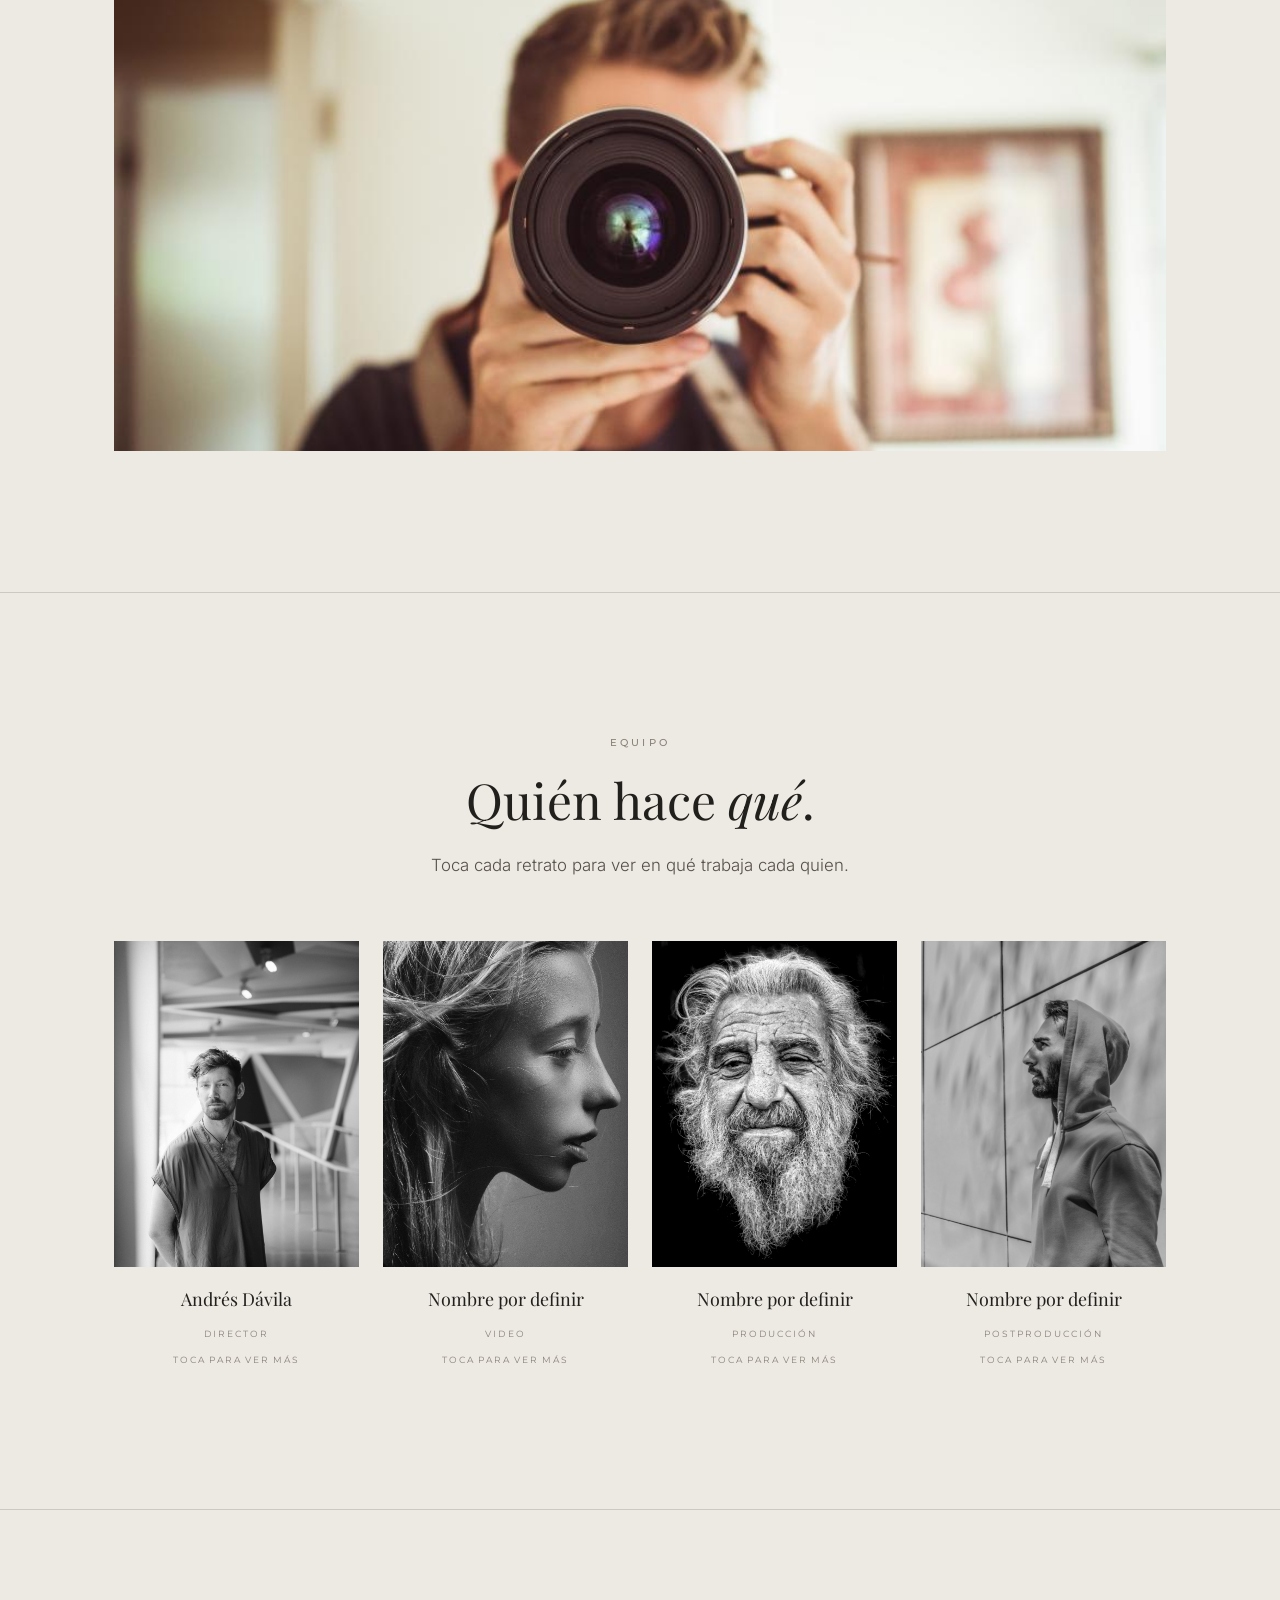
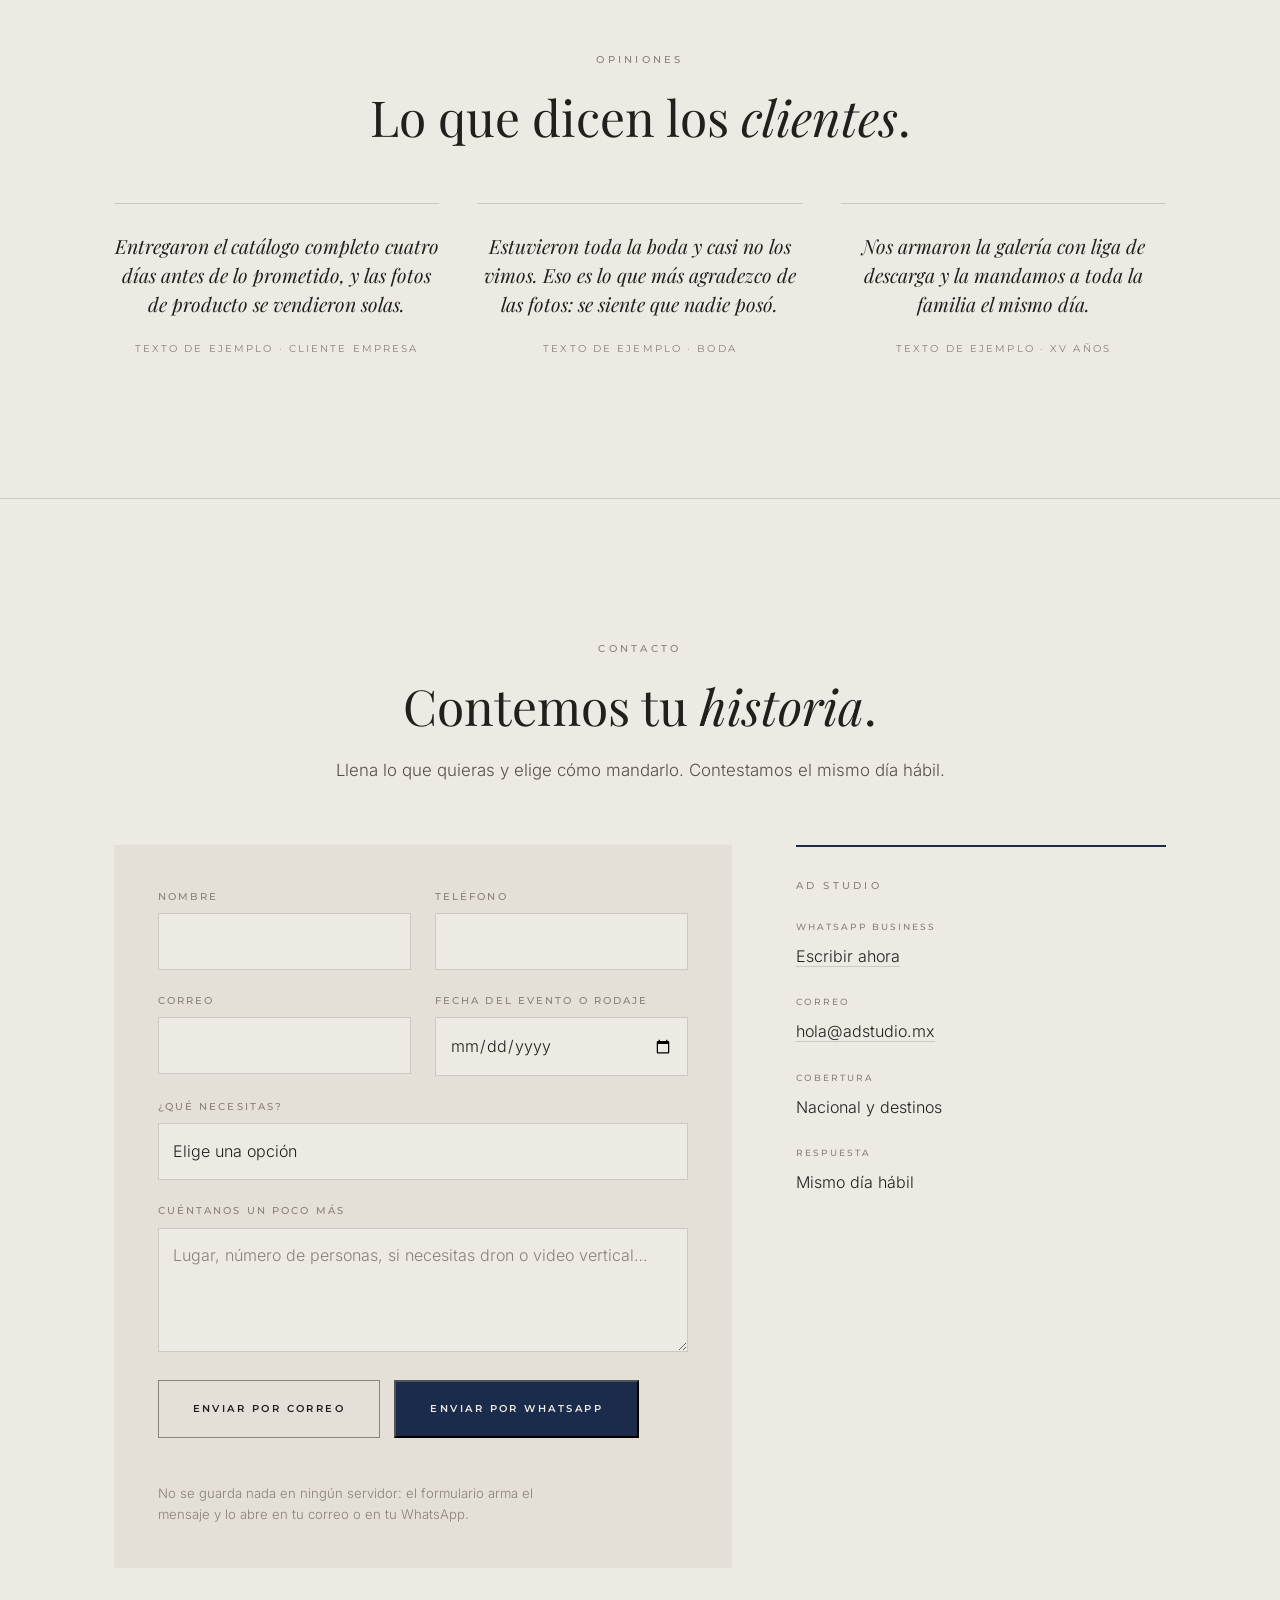
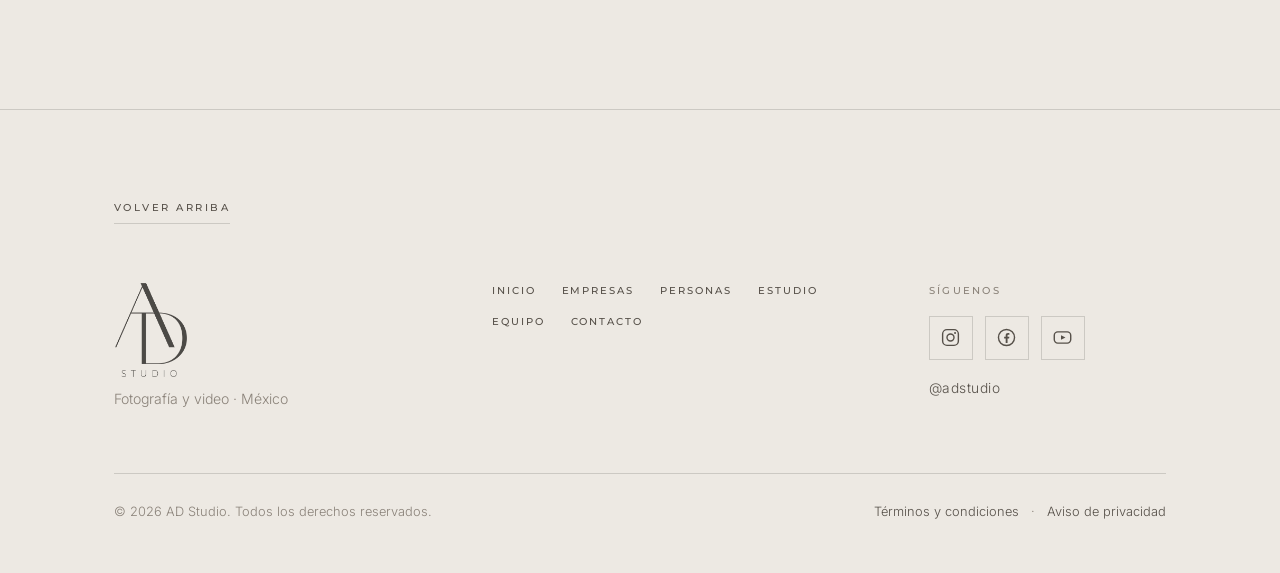
==== commit 219f8660: "Logo de AD Studio en barra, pie y favicon El original venia en JPEG sobre fondo blanco, asi que se d" ====
--- a/index.html
+++ b/index.html
@@ -11,13 +11,18 @@
 <meta name="robots" content="noai, noimageai">
 <meta name="referrer" content="no-referrer">
 <meta http-equiv="Content-Security-Policy" content="default-src 'none'; img-src 'self' data:; media-src 'self'; style-src 'self'; script-src 'self'; font-src 'self'; form-action 'none'; base-uri 'none'; object-src 'none'">
+<link rel="icon" href="img/favicon.png" type="image/png">
 <link rel="stylesheet" href="estilo.css">
 </head>
 <body>
 
 <header class="bar">
   <div class="bar__in">
-    <a class="sign" href="index.html">AD Studio</a>
+    <a class="sign" href="index.html">
+      <img class="sign__mark sign__mark--claro" src="img/logo-marca-claro.png" alt="" width="358" height="400">
+      <img class="sign__mark sign__mark--oscuro" src="img/logo-marca.png" alt="" width="358" height="400">
+      <span class="sign__txt">AD Studio</span>
+    </a>
     <button class="burger" type="button" aria-label="Menú" aria-expanded="false">
       <span></span><span></span><span></span>
     </button>
@@ -280,7 +285,7 @@
 
     <div class="foot__in">
       <div class="foot__brand">
-        <p class="foot__mark">AD Studio</p>
+        <p class="foot__mark"><img src="img/logo.png" alt="AD Studio" width="558" height="720"></p>
         <p class="foot__tag">Fotografía y video · México</p>
       </div>
 
--- a/estilo.css
+++ b/estilo.css
@@ -446,3 +446,30 @@
 .social a{color:var(--char-2)}
 .social a:hover{border-color:var(--accent);color:var(--accent)}
 .foot__handle{color:var(--char-2)}
+
+/* =========================================================
+   LOGO
+   El original es un JPEG oscuro sobre blanco, asi que no se
+   puede usar tal cual sobre foto ni sobre el fondo hueso.
+   En img/ viven las versiones recortadas y transparentes:
+   logo.png / logo-claro.png     -> monograma + STUDIO
+   logo-marca*.png               -> solo el monograma
+   Se usa la clara sobre el video y la oscura cuando la barra
+   ya tiene fondo.
+   ========================================================= */
+.sign{display:inline-flex;align-items:center;gap:13px}
+.sign__mark{height:34px;width:auto;display:block}
+.sign__mark--oscuro{display:none}
+.bar.is-solid .sign__mark--claro,
+.bar.is-plain .sign__mark--claro,
+.bar.is-open .sign__mark--claro{display:none}
+.bar.is-solid .sign__mark--oscuro,
+.bar.is-plain .sign__mark--oscuro,
+.bar.is-open .sign__mark--oscuro{display:block}
+
+.foot__mark img{height:96px;width:auto}
+
+@media (max-width:820px){
+  .sign__mark{height:30px}
+  .foot__mark img{height:78px}
+}
